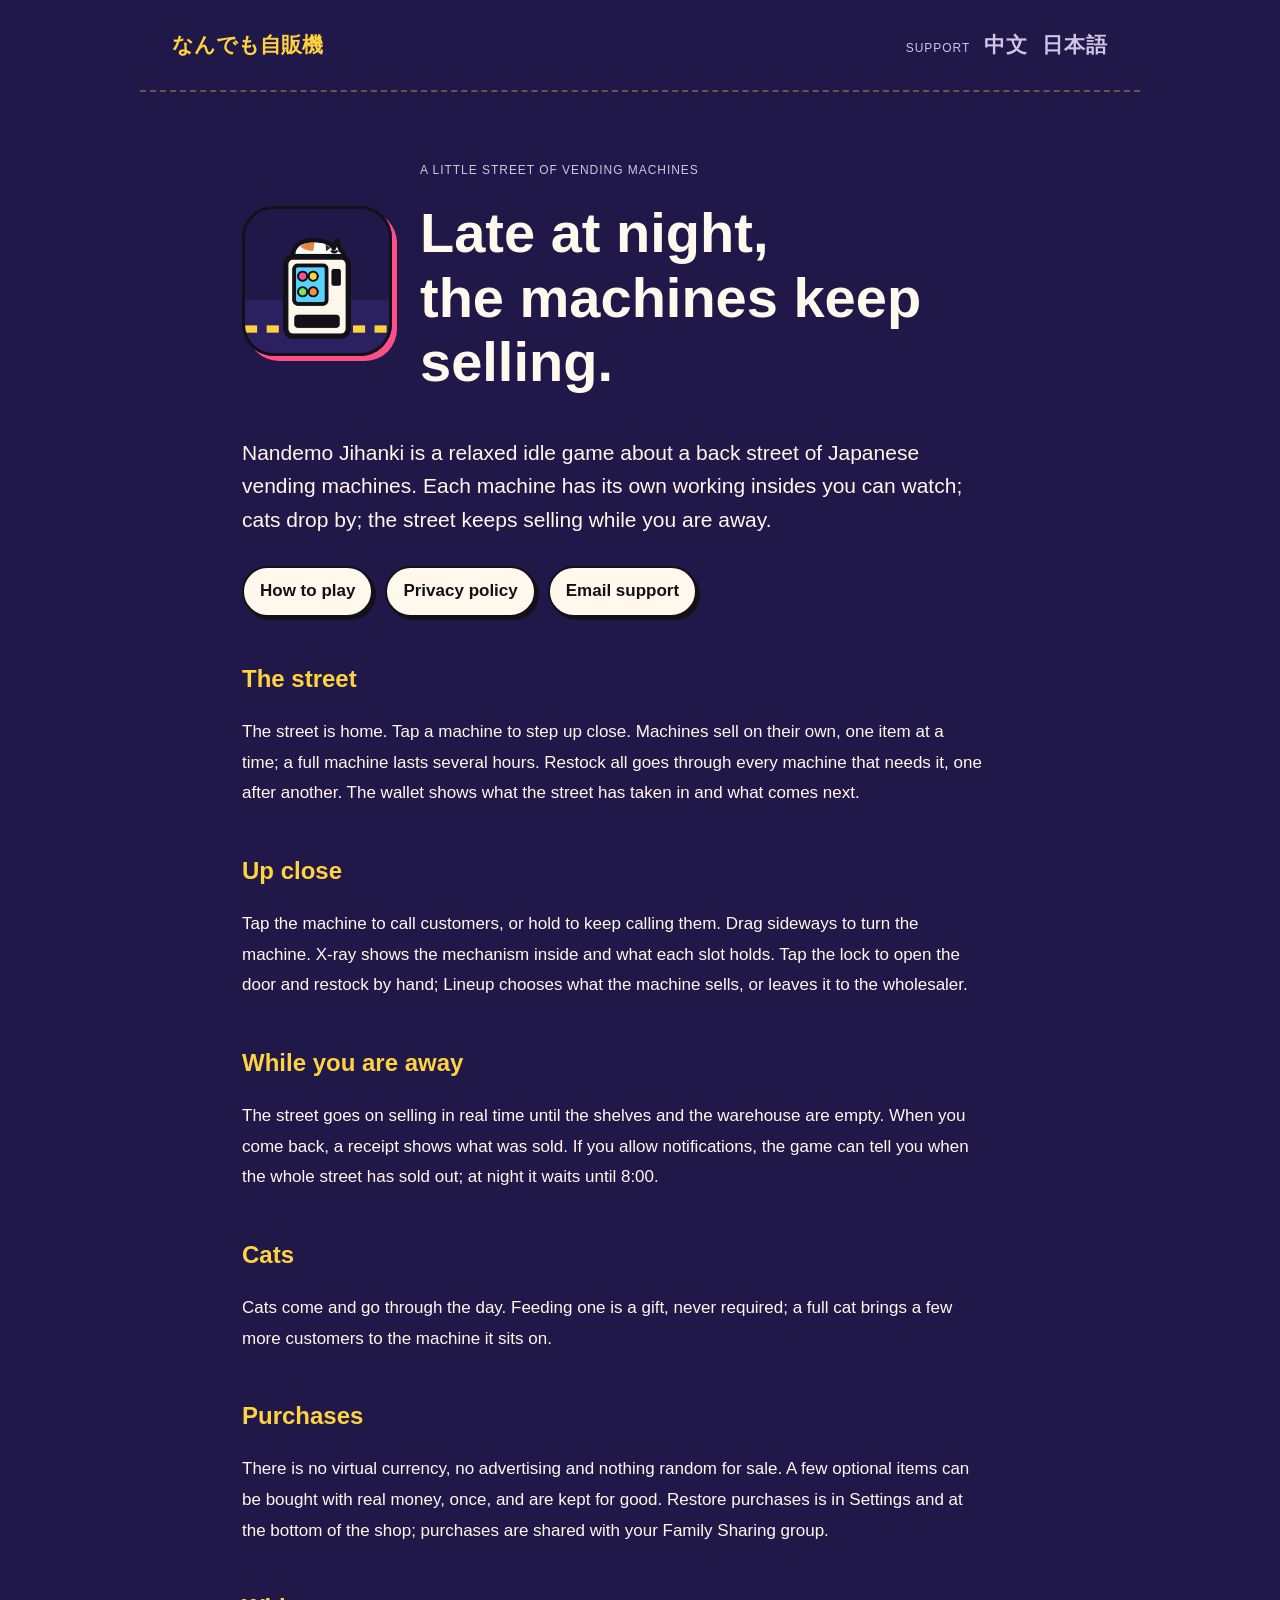
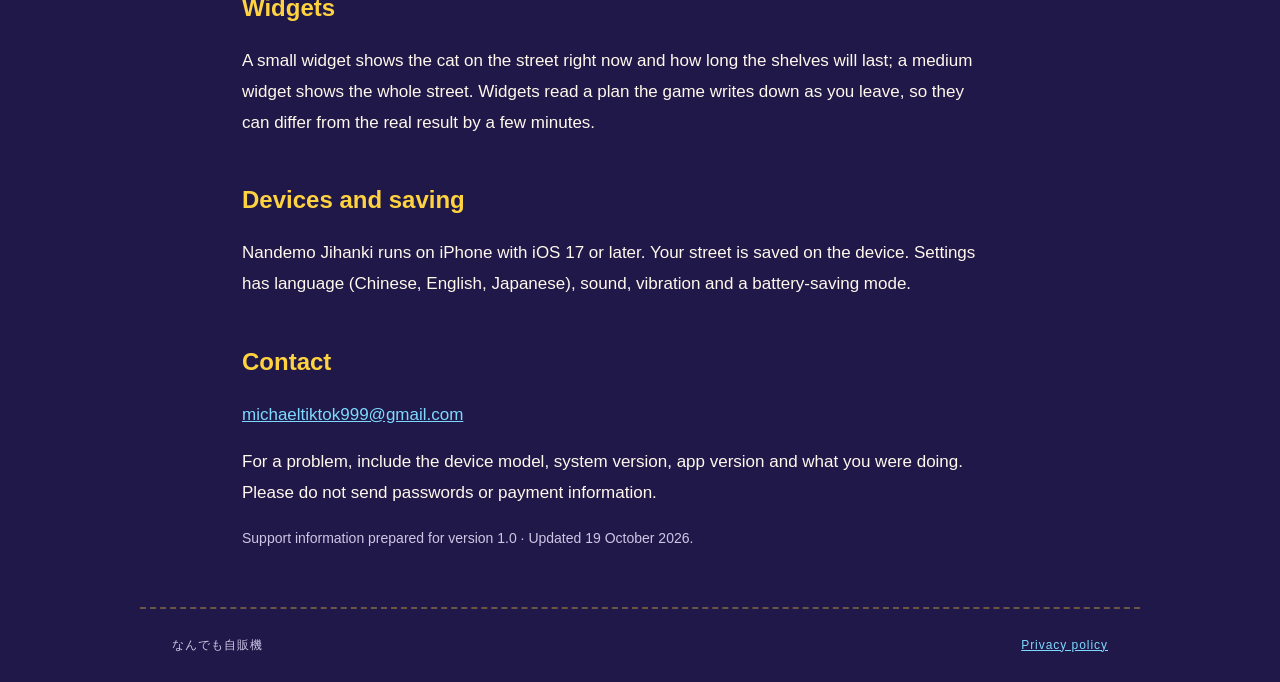
==== nandemo/index.html @ be2f4531 "Add なんでも自販機 support and privacy pages (en, zh, ja) Co-Authored-By: Claude Opus 5.5 (1M context) <nor" ====
<!doctype html><html lang="en"><head><meta charset="utf-8"><meta name="viewport" content="width=device-width,initial-scale=1"><title>Nandemo Jihanki · Support</title><link rel="stylesheet" href="site.css"></head><body><header><a href="index.html">なんでも自販機</a><span class="langs">SUPPORT<a href="zh.html">中文</a><a href="ja.html">日本語</a></span></header><main><div class="intro"><img src="icon.png" alt="A vending machine at night with a cat asleep on top"><div><p class="eyebrow">A LITTLE STREET OF VENDING MACHINES</p><h1>Late at night,<br>the machines keep selling.</h1></div></div><p class="lead">Nandemo Jihanki is a relaxed idle game about a back street of Japanese vending machines. Each machine has its own working insides you can watch; cats drop by; the street keeps selling while you are away.</p><nav><a href="#help">How to play</a><a href="privacy.html">Privacy policy</a><a href="mailto:michaeltiktok999@gmail.com?subject=Nandemo%20Jihanki%20support">Email support</a></nav><section id="help"><h2>The street</h2><p>The street is home. Tap a machine to step up close. Machines sell on their own, one item at a time; a full machine lasts several hours. Restock all goes through every machine that needs it, one after another. The wallet shows what the street has taken in and what comes next.</p><h2>Up close</h2><p>Tap the machine to call customers, or hold to keep calling them. Drag sideways to turn the machine. X-ray shows the mechanism inside and what each slot holds. Tap the lock to open the door and restock by hand; Lineup chooses what the machine sells, or leaves it to the wholesaler.</p><h2>While you are away</h2><p>The street goes on selling in real time until the shelves and the warehouse are empty. When you come back, a receipt shows what was sold. If you allow notifications, the game can tell you when the whole street has sold out; at night it waits until 8:00.</p><h2>Cats</h2><p>Cats come and go through the day. Feeding one is a gift, never required; a full cat brings a few more customers to the machine it sits on.</p><h2>Purchases</h2><p>There is no virtual currency, no advertising and nothing random for sale. A few optional items can be bought with real money, once, and are kept for good. Restore purchases is in Settings and at the bottom of the shop; purchases are shared with your Family Sharing group.</p><h2>Widgets</h2><p>A small widget shows the cat on the street right now and how long the shelves will last; a medium widget shows the whole street. Widgets read a plan the game writes down as you leave, so they can differ from the real result by a few minutes.</p><h2>Devices and saving</h2><p>Nandemo Jihanki runs on iPhone with iOS 17 or later. Your street is saved on the device. Settings has language (Chinese, English, Japanese), sound, vibration and a battery-saving mode.</p><h2>Contact</h2><p><a href="mailto:michaeltiktok999@gmail.com">michaeltiktok999@gmail.com</a></p><p>For a problem, include the device model, system version, app version and what you were doing. Please do not send passwords or payment information.</p><p class="small">Support information prepared for version 1.0 · Updated 19 October 2026.</p></section></main><footer><span>なんでも自販機</span><a href="privacy.html">Privacy policy</a></footer></body></html>
---- nandemo/site.css ----
*{box-sizing:border-box}html{color-scheme:dark}body{margin:0;color:#fff8ec;background:#1f1848;font:17px/1.8 -apple-system,BlinkMacSystemFont,"PingFang SC","Hiragino Sans",sans-serif}header,footer{max-width:1000px;margin:auto;padding:26px 32px;display:flex;justify-content:space-between;align-items:center;gap:20px;flex-wrap:wrap;border-bottom:2px dashed #ffd23f55}header a{font-weight:800;font-size:21px;color:#ffd23f;text-decoration:none}header span,.eyebrow,footer{font-size:12px;letter-spacing:.08em;color:#cfc6e6}.langs a{margin-left:14px;color:#cfc6e6}main{max-width:860px;margin:56px auto;padding:0 32px}h1{font-size:clamp(36px,6vw,56px);line-height:1.15;margin:20px 0;font-weight:800}h2{font-size:24px;margin:40px 0 10px;color:#ffd23f}p,li{max-width:740px}a{color:#7fd9ff}.lead{font-size:21px;line-height:1.6}.intro{display:flex;align-items:center;gap:28px}.intro img{width:150px;height:150px;border-radius:32px;border:3px solid #141018;box-shadow:5px 5px 0 #ff4f8b}nav{display:flex;flex-wrap:wrap;gap:12px;margin:30px 0}nav a{padding:8px 16px;border:2px solid #141018;border-radius:999px;background:#fff8ec;color:#141018;font-weight:700;text-decoration:none;box-shadow:3px 3px 0 #141018}.small{font-size:14px;color:#cfc6e6}footer{border-top:2px dashed #ffd23f55;border-bottom:0}@media(max-width:600px){header,footer{padding:22px 24px}main{margin:32px auto;padding:0 24px}.intro{align-items:flex-start;gap:18px}.intro img{width:88px;height:88px;border-radius:20px}.lead{font-size:19px}}
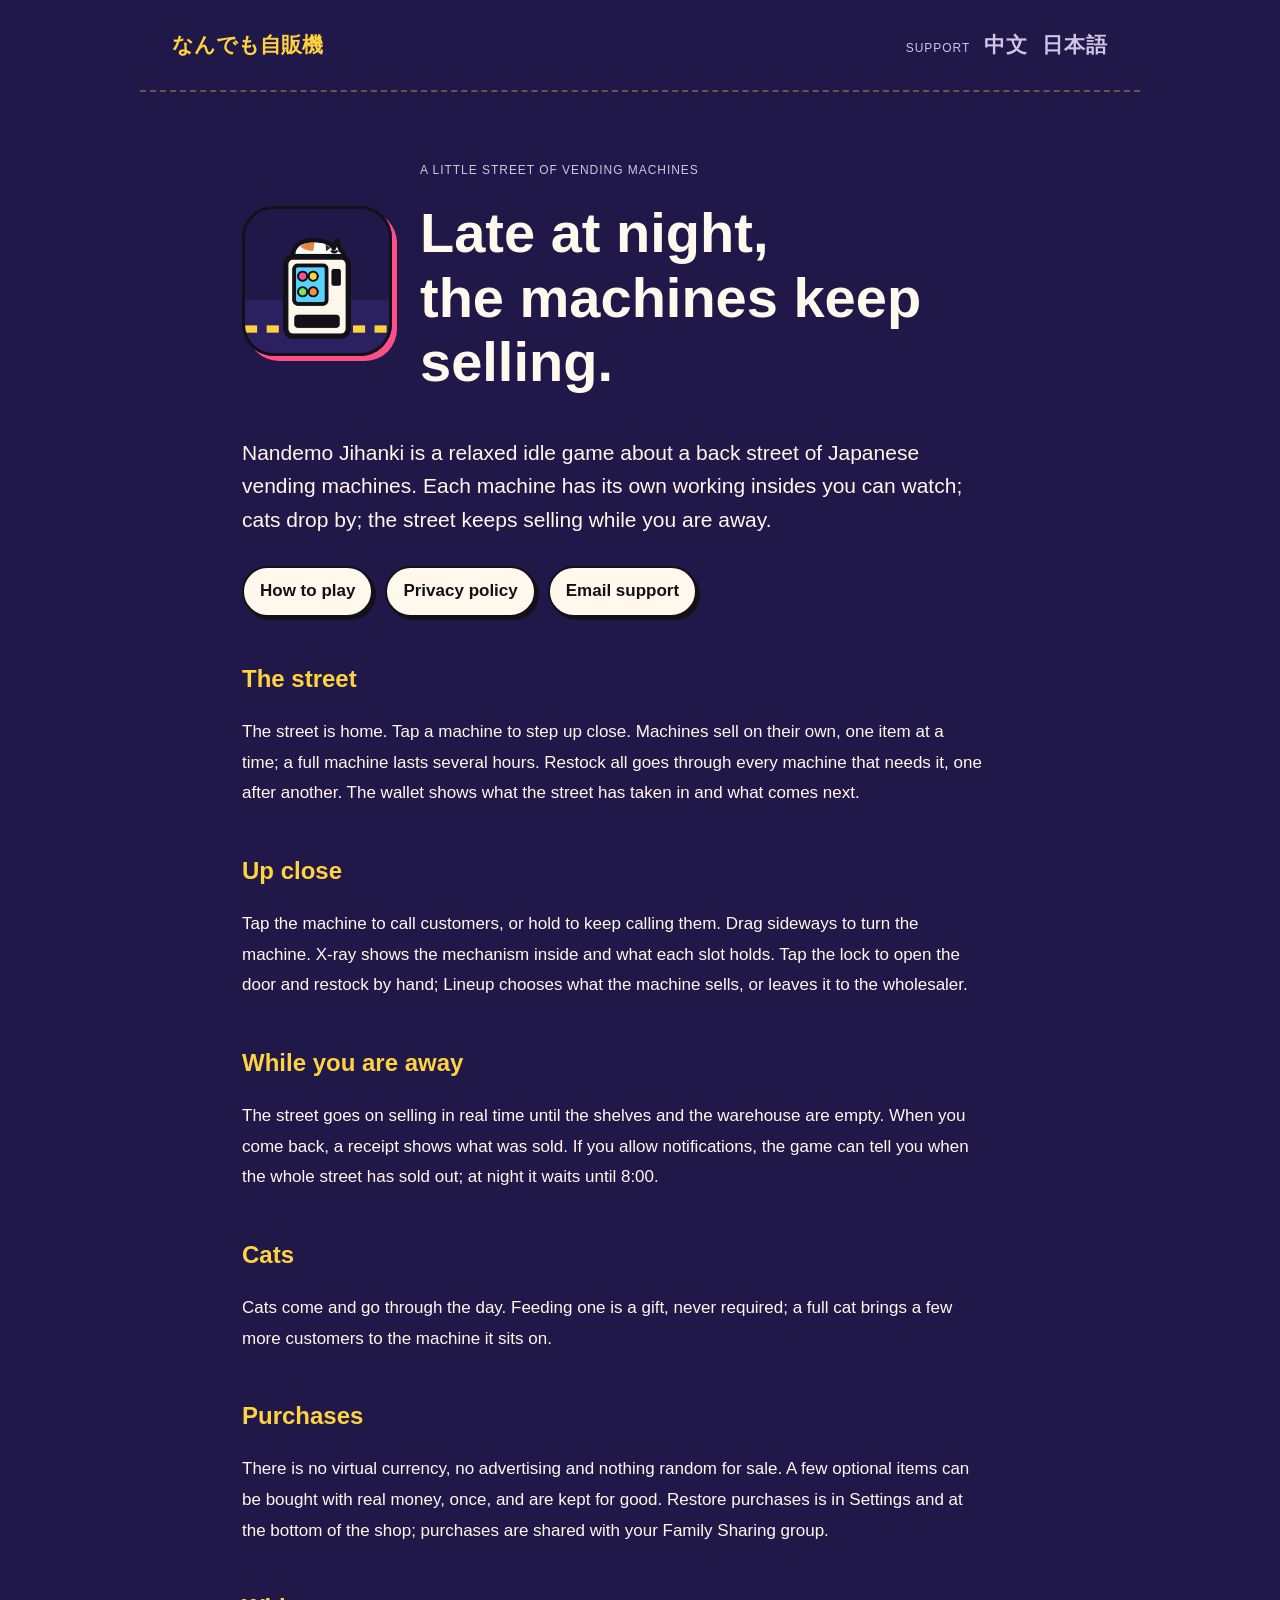
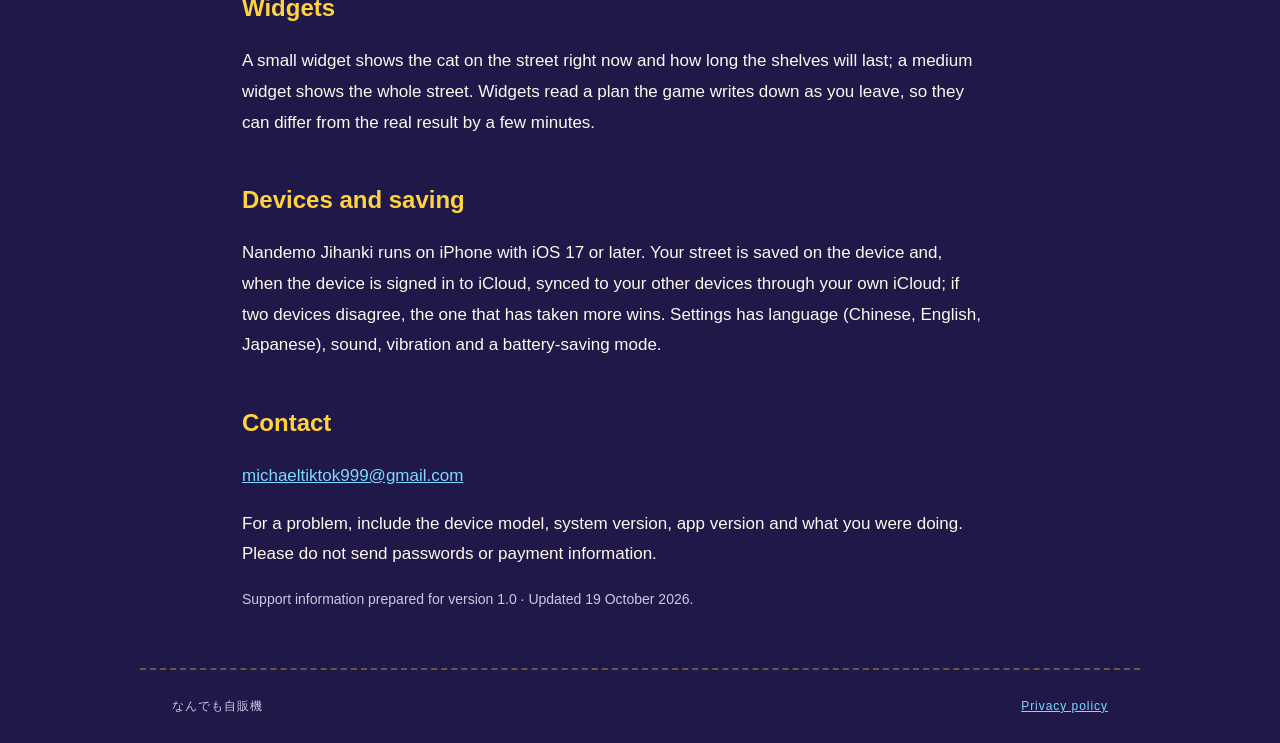
==== commit d6f28b09: "なんでも自販機: saves sync through the player's own iCloud Co-Authored-By: Claude Opus 5.5 (1M context) <no" ====
--- a/nandemo/index.html
+++ b/nandemo/index.html
@@ -1 +1 @@
-<!doctype html><html lang="en"><head><meta charset="utf-8"><meta name="viewport" content="width=device-width,initial-scale=1"><title>Nandemo Jihanki · Support</title><link rel="stylesheet" href="site.css"></head><body><header><a href="index.html">なんでも自販機</a><span class="langs">SUPPORT<a href="zh.html">中文</a><a href="ja.html">日本語</a></span></header><main><div class="intro"><img src="icon.png" alt="A vending machine at night with a cat asleep on top"><div><p class="eyebrow">A LITTLE STREET OF VENDING MACHINES</p><h1>Late at night,<br>the machines keep selling.</h1></div></div><p class="lead">Nandemo Jihanki is a relaxed idle game about a back street of Japanese vending machines. Each machine has its own working insides you can watch; cats drop by; the street keeps selling while you are away.</p><nav><a href="#help">How to play</a><a href="privacy.html">Privacy policy</a><a href="mailto:michaeltiktok999@gmail.com?subject=Nandemo%20Jihanki%20support">Email support</a></nav><section id="help"><h2>The street</h2><p>The street is home. Tap a machine to step up close. Machines sell on their own, one item at a time; a full machine lasts several hours. Restock all goes through every machine that needs it, one after another. The wallet shows what the street has taken in and what comes next.</p><h2>Up close</h2><p>Tap the machine to call customers, or hold to keep calling them. Drag sideways to turn the machine. X-ray shows the mechanism inside and what each slot holds. Tap the lock to open the door and restock by hand; Lineup chooses what the machine sells, or leaves it to the wholesaler.</p><h2>While you are away</h2><p>The street goes on selling in real time until the shelves and the warehouse are empty. When you come back, a receipt shows what was sold. If you allow notifications, the game can tell you when the whole street has sold out; at night it waits until 8:00.</p><h2>Cats</h2><p>Cats come and go through the day. Feeding one is a gift, never required; a full cat brings a few more customers to the machine it sits on.</p><h2>Purchases</h2><p>There is no virtual currency, no advertising and nothing random for sale. A few optional items can be bought with real money, once, and are kept for good. Restore purchases is in Settings and at the bottom of the shop; purchases are shared with your Family Sharing group.</p><h2>Widgets</h2><p>A small widget shows the cat on the street right now and how long the shelves will last; a medium widget shows the whole street. Widgets read a plan the game writes down as you leave, so they can differ from the real result by a few minutes.</p><h2>Devices and saving</h2><p>Nandemo Jihanki runs on iPhone with iOS 17 or later. Your street is saved on the device. Settings has language (Chinese, English, Japanese), sound, vibration and a battery-saving mode.</p><h2>Contact</h2><p><a href="mailto:michaeltiktok999@gmail.com">michaeltiktok999@gmail.com</a></p><p>For a problem, include the device model, system version, app version and what you were doing. Please do not send passwords or payment information.</p><p class="small">Support information prepared for version 1.0 · Updated 19 October 2026.</p></section></main><footer><span>なんでも自販機</span><a href="privacy.html">Privacy policy</a></footer></body></html>
+<!doctype html><html lang="en"><head><meta charset="utf-8"><meta name="viewport" content="width=device-width,initial-scale=1"><title>Nandemo Jihanki · Support</title><link rel="stylesheet" href="site.css"></head><body><header><a href="index.html">なんでも自販機</a><span class="langs">SUPPORT<a href="zh.html">中文</a><a href="ja.html">日本語</a></span></header><main><div class="intro"><img src="icon.png" alt="A vending machine at night with a cat asleep on top"><div><p class="eyebrow">A LITTLE STREET OF VENDING MACHINES</p><h1>Late at night,<br>the machines keep selling.</h1></div></div><p class="lead">Nandemo Jihanki is a relaxed idle game about a back street of Japanese vending machines. Each machine has its own working insides you can watch; cats drop by; the street keeps selling while you are away.</p><nav><a href="#help">How to play</a><a href="privacy.html">Privacy policy</a><a href="mailto:michaeltiktok999@gmail.com?subject=Nandemo%20Jihanki%20support">Email support</a></nav><section id="help"><h2>The street</h2><p>The street is home. Tap a machine to step up close. Machines sell on their own, one item at a time; a full machine lasts several hours. Restock all goes through every machine that needs it, one after another. The wallet shows what the street has taken in and what comes next.</p><h2>Up close</h2><p>Tap the machine to call customers, or hold to keep calling them. Drag sideways to turn the machine. X-ray shows the mechanism inside and what each slot holds. Tap the lock to open the door and restock by hand; Lineup chooses what the machine sells, or leaves it to the wholesaler.</p><h2>While you are away</h2><p>The street goes on selling in real time until the shelves and the warehouse are empty. When you come back, a receipt shows what was sold. If you allow notifications, the game can tell you when the whole street has sold out; at night it waits until 8:00.</p><h2>Cats</h2><p>Cats come and go through the day. Feeding one is a gift, never required; a full cat brings a few more customers to the machine it sits on.</p><h2>Purchases</h2><p>There is no virtual currency, no advertising and nothing random for sale. A few optional items can be bought with real money, once, and are kept for good. Restore purchases is in Settings and at the bottom of the shop; purchases are shared with your Family Sharing group.</p><h2>Widgets</h2><p>A small widget shows the cat on the street right now and how long the shelves will last; a medium widget shows the whole street. Widgets read a plan the game writes down as you leave, so they can differ from the real result by a few minutes.</p><h2>Devices and saving</h2><p>Nandemo Jihanki runs on iPhone with iOS 17 or later. Your street is saved on the device and, when the device is signed in to iCloud, synced to your other devices through your own iCloud; if two devices disagree, the one that has taken more wins. Settings has language (Chinese, English, Japanese), sound, vibration and a battery-saving mode.</p><h2>Contact</h2><p><a href="mailto:michaeltiktok999@gmail.com">michaeltiktok999@gmail.com</a></p><p>For a problem, include the device model, system version, app version and what you were doing. Please do not send passwords or payment information.</p><p class="small">Support information prepared for version 1.0 · Updated 19 October 2026.</p></section></main><footer><span>なんでも自販機</span><a href="privacy.html">Privacy policy</a></footer></body></html>
